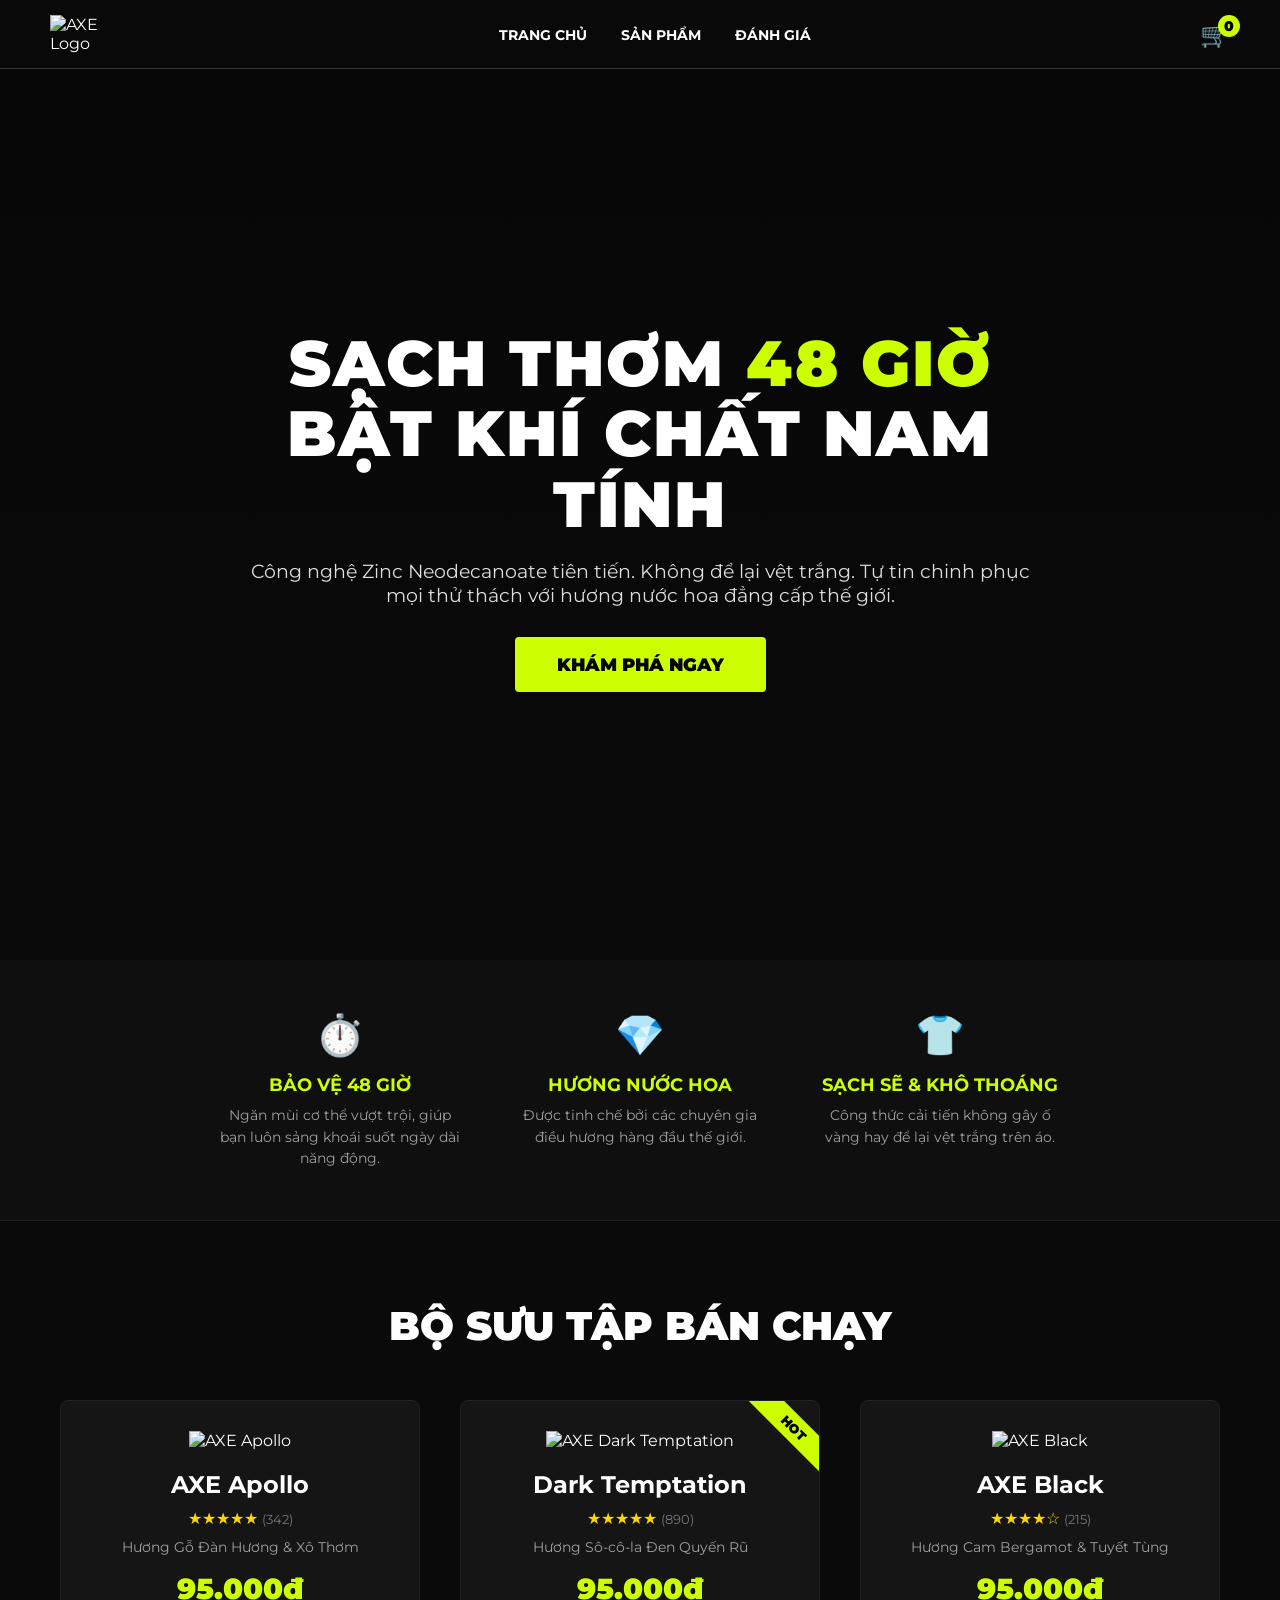
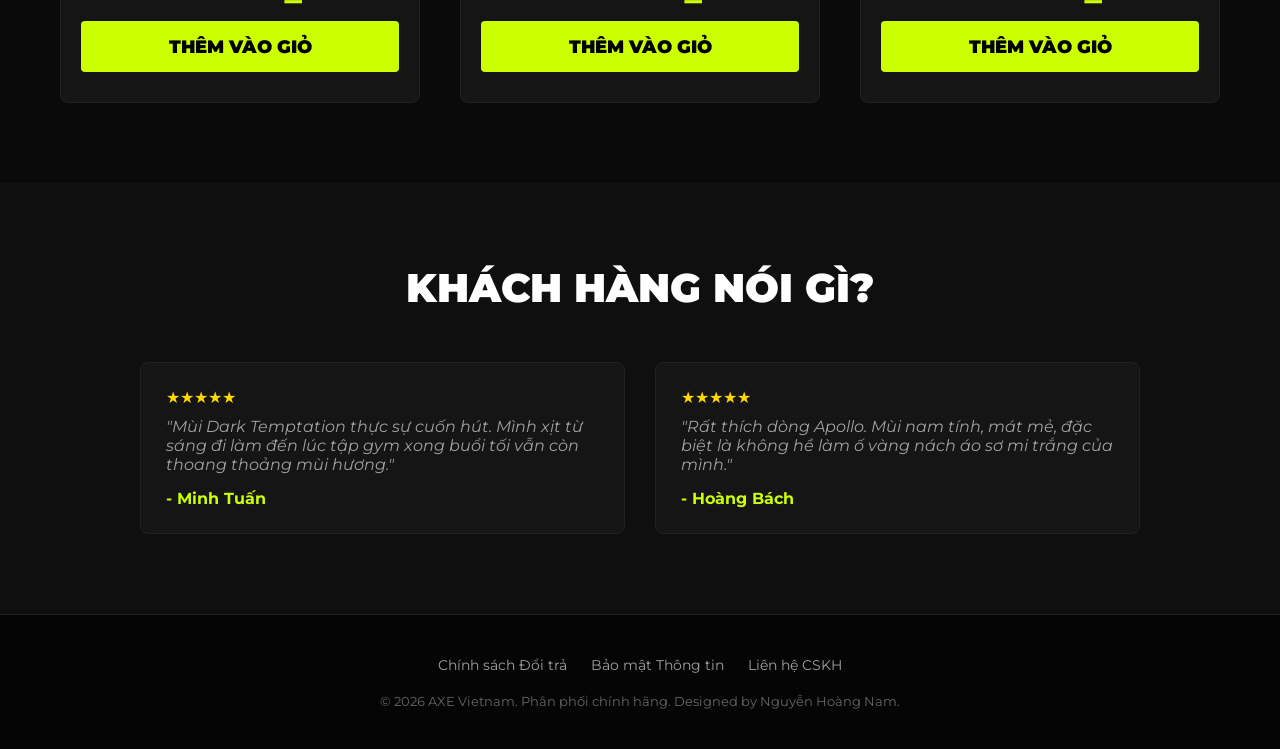
==== axe.html @ cd49c1e1 "Add files via upload" ====
<!DOCTYPE html>
<html lang="vi">
<head>
    <meta charset="UTF-8">
    <meta name="viewport" content="width=device-width, initial-scale=1.0">
    <title>AXE Vietnam | Khẳng Định Bản Lĩnh Phái Mạnh</title>
    <link href="https://fonts.googleapis.com/css2?family=Montserrat:wght@400;700;900&display=swap" rel="stylesheet">
    <style>
        :root {
            --axe-neon: #ccff00; /* Màu xanh neon đặc trưng của nhãn hàng */
            --dark-bg: #0a0a0a;
            --card-bg: #151515;
            --text-main: #ffffff;
            --text-muted: #a0a0a0;
        }

        * { margin: 0; padding: 0; box-sizing: border-box; font-family: 'Montserrat', sans-serif; scroll-behavior: smooth; }
        body { background-color: var(--dark-bg); color: var(--text-main); }

        /* Navbar - Thanh điều hướng cố định */
        nav {
            position: fixed; top: 0; width: 100%; background: rgba(10, 10, 10, 0.95);
            backdrop-filter: blur(10px); z-index: 1000; border-bottom: 1px solid #333;
            display: flex; justify-content: space-between; align-items: center; padding: 15px 50px;
        }
        .nav-links a { color: #fff; text-decoration: none; margin: 0 15px; font-weight: 700; text-transform: uppercase; font-size: 0.9em; transition: 0.3s; }
        .nav-links a:hover { color: var(--axe-neon); }
        .cart-icon { font-size: 1.5em; cursor: pointer; position: relative; }
        .cart-count {
            position: absolute; top: -5px; right: -10px; background: var(--axe-neon); color: #000;
            font-size: 0.6em; font-weight: 900; padding: 2px 6px; border-radius: 50%;
        }

        /* Hero Section */
        .hero {
            height: 100vh; display: flex; align-items: center; justify-content: center; text-align: center;
            background: linear-gradient(to bottom, rgba(0,0,0,0.3), var(--dark-bg)), url('https://images.unsplash.com/photo-1618331835717-801e976710b2?q=80&w=1920&auto=format&fit=crop') center/cover;
            padding: 0 20px; margin-top: 60px;
        }
        .hero-content { max-width: 800px; animation: fadeIn 1.5s ease-in-out; }
        .hero h1 { font-size: 4em; font-weight: 900; text-transform: uppercase; letter-spacing: 2px; margin-bottom: 20px; line-height: 1.1; }
        .hero h1 span { color: var(--axe-neon); }
        .hero p { font-size: 1.2em; color: #ddd; margin-bottom: 30px; }
        .btn {
            display: inline-block; padding: 15px 40px; background: var(--axe-neon); color: #000;
            font-size: 1.1em; font-weight: 900; text-decoration: none; text-transform: uppercase;
            border-radius: 4px; transition: all 0.3s ease; border: 2px solid var(--axe-neon); cursor: pointer;
        }
        .btn:hover { background: transparent; color: var(--axe-neon); box-shadow: 0 0 20px rgba(204, 255, 0, 0.4); }

        /* Trust Badges / USP Section */
        .usp-section { display: flex; justify-content: center; gap: 50px; padding: 50px 20px; background: #0f0f0f; flex-wrap: wrap; text-align: center; border-bottom: 1px solid #222;}
        .usp-item { max-width: 250px; }
        .usp-icon { font-size: 2.5em; margin-bottom: 15px; display: block; }
        .usp-item h3 { color: var(--axe-neon); font-size: 1.1em; margin-bottom: 10px; }
        .usp-item p { color: var(--text-muted); font-size: 0.9em; line-height: 1.5; }

        /* Product Grid */
        .products { padding: 80px 20px; max-width: 1200px; margin: 0 auto; text-align: center; }
        .section-title { font-size: 2.5em; font-weight: 900; margin-bottom: 50px; text-transform: uppercase; }
        .product-grid { display: grid; grid-template-columns: repeat(auto-fit, minmax(300px, 1fr)); gap: 40px; }
        
        .card {
            background: var(--card-bg); padding: 30px 20px; border-radius: 8px; position: relative;
            border: 1px solid #222; transition: transform 0.3s, box-shadow 0.3s; overflow: hidden;
        }
        .card:hover { transform: translateY(-10px); border-color: var(--axe-neon); box-shadow: 0 10px 30px rgba(204, 255, 0, 0.1); }
        .badge-best {
            position: absolute; top: 15px; right: -30px; background: var(--axe-neon); color: #000;
            font-weight: 900; font-size: 0.8em; padding: 5px 40px; transform: rotate(45deg); text-transform: uppercase;
        }
        .card img { width: 140px; height: 180px; object-fit: contain; margin-bottom: 20px; transition: transform 0.5s; }
        .card:hover img { transform: scale(1.1); }
        .card h3 { font-size: 1.5em; margin-bottom: 10px; }
        .stars { color: #FFD700; font-size: 1em; margin-bottom: 10px; }
        .price { font-size: 1.8em; font-weight: 900; color: var(--axe-neon); margin: 15px 0; }
        .btn-add { width: 100%; border: none; }

        /* Social Proof / Reviews */
        .reviews { background: #0f0f0f; padding: 80px 20px; text-align: center; }
        .review-grid { display: grid; grid-template-columns: repeat(auto-fit, minmax(250px, 1fr)); gap: 30px; max-width: 1000px; margin: 0 auto; }
        .review-card { background: var(--card-bg); padding: 25px; border-radius: 8px; text-align: left; border: 1px solid #222; }
        .review-card p { font-style: italic; color: var(--text-muted); margin-bottom: 15px; }
        .reviewer { font-weight: bold; color: var(--axe-neon); }

        /* Footer */
        footer { background: #050505; padding: 40px 20px; text-align: center; border-top: 1px solid #222; }
        .footer-links { margin-bottom: 20px; }
        .footer-links a { color: var(--text-muted); margin: 0 10px; text-decoration: none; font-size: 0.9em; }
        .footer-links a:hover { color: #fff; }
        
        @keyframes fadeIn { from { opacity: 0; transform: translateY(20px); } to { opacity: 1; transform: translateY(0); } }
        @media (max-width: 768px) { nav { padding: 15px 20px; } .hero h1 { font-size: 2.5em; } .nav-links { display: none; } }
    </style>
</head>
<body>

    <nav>
        <img src="https://upload.wikimedia.org/wikipedia/commons/b/b3/Axe_logo.svg" alt="AXE Logo" width="60">
        <div class="nav-links">
            <a href="#home">Trang chủ</a>
            <a href="#products">Sản phẩm</a>
            <a href="#reviews">Đánh giá</a>
        </div>
        <div class="cart-icon">
            🛒<span class="cart-count" id="cart-counter">0</span>
        </div>
    </nav>

    <section class="hero" id="home">
        <div class="hero-content">
            <h1>SẠCH THƠM <span>48 GIỜ</span><br>BẬT KHÍ CHẤT NAM TÍNH</h1>
            <p>Công nghệ Zinc Neodecanoate tiên tiến. Không để lại vệt trắng. Tự tin chinh phục mọi thử thách với hương nước hoa đẳng cấp thế giới.</p>
            <a href="#products" class="btn">KHÁM PHÁ NGAY</a>
        </div>
    </section>

    <section class="usp-section">
        <div class="usp-item">
            <span class="usp-icon">⏱️</span>
            <h3>BẢO VỆ 48 GIỜ</h3>
            <p>Ngăn mùi cơ thể vượt trội, giúp bạn luôn sảng khoái suốt ngày dài năng động.</p>
        </div>
        <div class="usp-item">
            <span class="usp-icon">💎</span>
            <h3>HƯƠNG NƯỚC HOA</h3>
            <p>Được tinh chế bởi các chuyên gia điều hương hàng đầu thế giới.</p>
        </div>
        <div class="usp-item">
            <span class="usp-icon">👕</span>
            <h3>SẠCH SẼ & KHÔ THOÁNG</h3>
            <p>Công thức cải tiến không gây ố vàng hay để lại vệt trắng trên áo.</p>
        </div>
    </section>

    <section class="products" id="products">
        <h2 class="section-title">BỘ SƯU TẬP BÁN CHẠY</h2>
        <div class="product-grid">
            
            <div class="card">
                <img src="https://www.axe.com/content/dam/unilever/axe/vietnam/pack_shot/8934839154687-1215160-png.png" alt="AXE Apollo">
                <h3>AXE Apollo</h3>
                <div class="stars">★★★★★ <span style="color:#777; font-size:0.8em;">(342)</span></div>
                <p style="color: var(--text-muted); font-size: 0.9em;">Hương Gỗ Đàn Hương & Xô Thơm</p>
                <div class="price">95.000₫</div>
                <button class="btn btn-add" onclick="addToCart(this)">THÊM VÀO GIỎ</button>
            </div>

            <div class="card">
                <div class="badge-best">HOT</div>
                <img src="https://www.axe.com/content/dam/unilever/axe/vietnam/pack_shot/8934839154724-1215168-png.png" alt="AXE Dark Temptation">
                <h3>Dark Temptation</h3>
                <div class="stars">★★★★★ <span style="color:#777; font-size:0.8em;">(890)</span></div>
                <p style="color: var(--text-muted); font-size: 0.9em;">Hương Sô-cô-la Đen Quyến Rũ</p>
                <div class="price">95.000₫</div>
                <button class="btn btn-add" onclick="addToCart(this)">THÊM VÀO GIỎ</button>
            </div>

            <div class="card">
                <img src="https://www.axe.com/content/dam/unilever/axe/vietnam/pack_shot/8934839154700-1215164-png.png" alt="AXE Black">
                <h3>AXE Black</h3>
                <div class="stars">★★★★☆ <span style="color:#777; font-size:0.8em;">(215)</span></div>
                <p style="color: var(--text-muted); font-size: 0.9em;">Hương Cam Bergamot & Tuyết Tùng</p>
                <div class="price">95.000₫</div>
                <button class="btn btn-add" onclick="addToCart(this)">THÊM VÀO GIỎ</button>
            </div>

        </div>
    </section>

    <section class="reviews" id="reviews">
        <h2 class="section-title">KHÁCH HÀNG NÓI GÌ?</h2>
        <div class="review-grid">
            <div class="review-card">
                <div class="stars">★★★★★</div>
                <p>"Mùi Dark Temptation thực sự cuốn hút. Mình xịt từ sáng đi làm đến lúc tập gym xong buổi tối vẫn còn thoang thoảng mùi hương."</p>
                <span class="reviewer">- Minh Tuấn</span>
            </div>
            <div class="review-card">
                <div class="stars">★★★★★</div>
                <p>"Rất thích dòng Apollo. Mùi nam tính, mát mẻ, đặc biệt là không hề làm ố vàng nách áo sơ mi trắng của mình."</p>
                <span class="reviewer">- Hoàng Bách</span>
            </div>
        </div>
    </section>

    <footer>
        <div class="footer-links">
            <a href="#">Chính sách Đổi trả</a>
            <a href="#">Bảo mật Thông tin</a>
            <a href="#">Liên hệ CSKH</a>
        </div>
        <p style="color: #666; font-size: 0.8em;">&copy; 2026 AXE Vietnam. Phân phối chính hãng. Designed by Nguyễn Hoàng Nam.</p>
    </footer>

    <script>
        let cartCount = 0;
        function addToCart(button) {
            // Tăng số lượng giỏ hàng
            cartCount++;
            document.getElementById('cart-counter').innerText = cartCount;
            
            // Đổi trạng thái nút
            let originalText = button.innerText;
            button.innerText = "✓ ĐÃ THÊM";
            button.style.background = "#fff";
            button.style.color = "#000";
            
            // Trả lại trạng thái cũ sau 2 giây
            setTimeout(() => {
                button.innerText = originalText;
                button.style.background = "var(--axe-neon)";
            }, 2000);
        }
    </script>
</body>
</html>
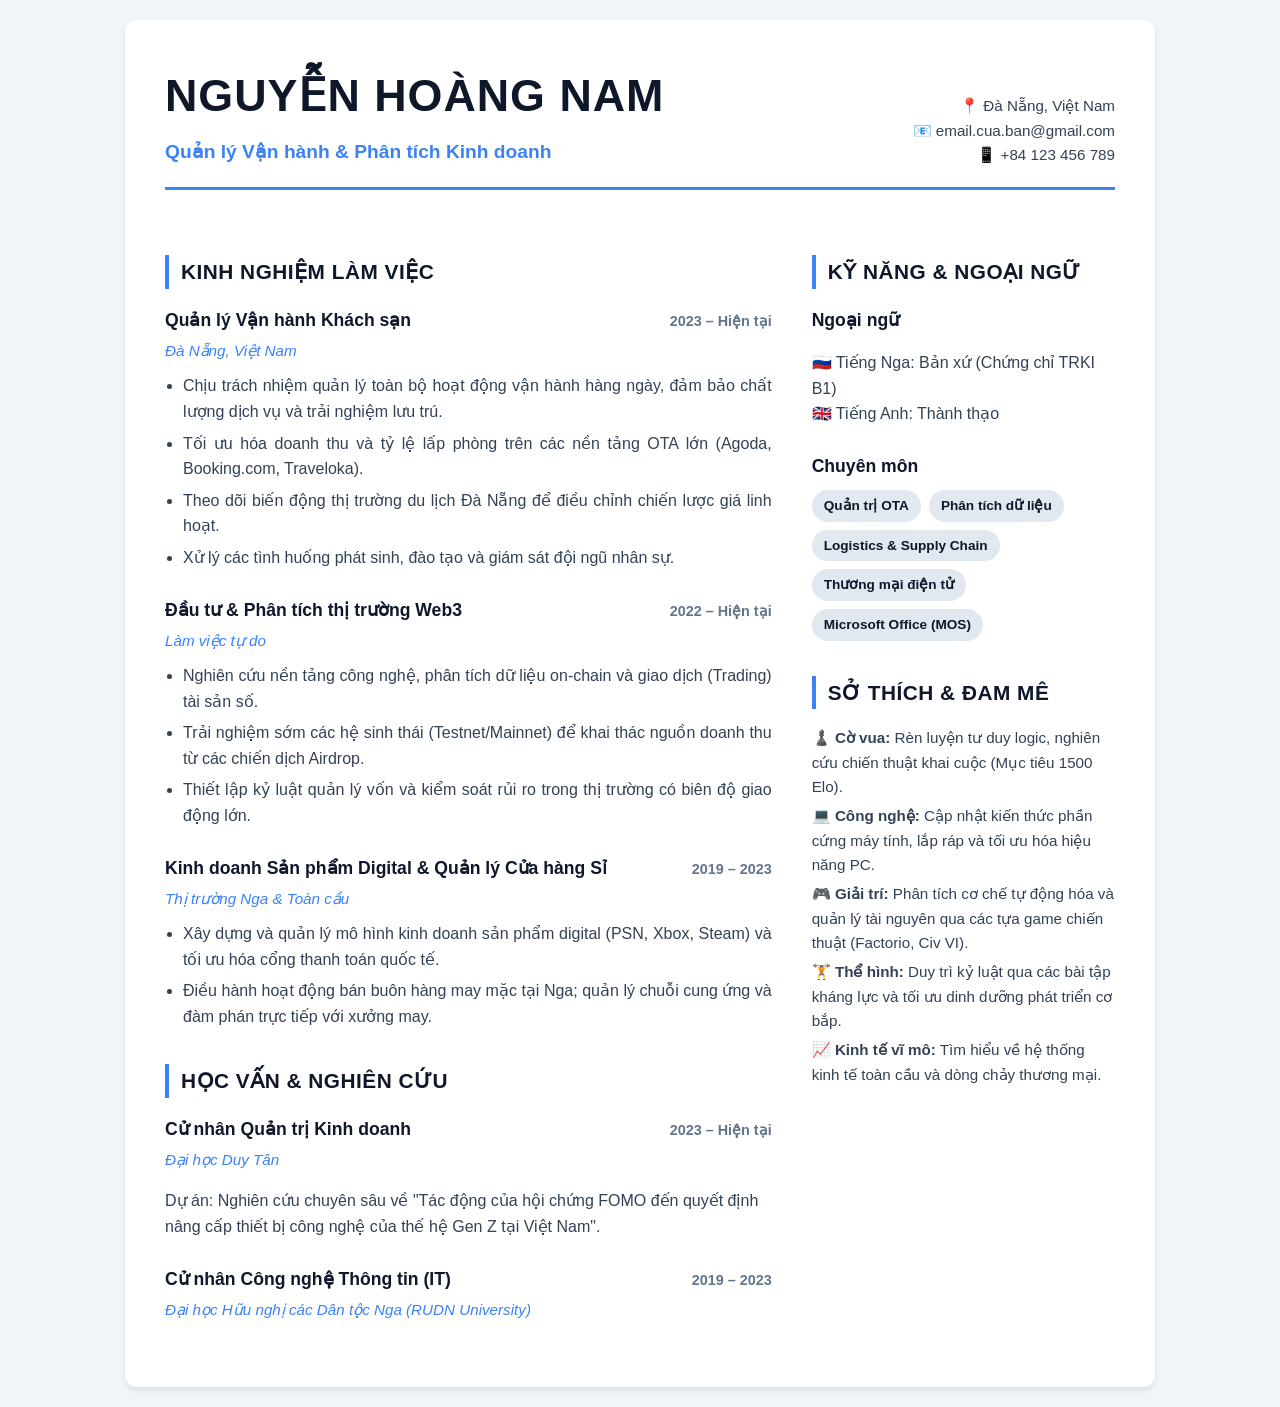
==== commit 4f0c2d15: "Update axe.html" ====
--- a/axe.html
+++ b/axe.html
@@ -3,215 +3,132 @@
 <head>
     <meta charset="UTF-8">
     <meta name="viewport" content="width=device-width, initial-scale=1.0">
-    <title>AXE Vietnam | Khẳng Định Bản Lĩnh Phái Mạnh</title>
-    <link href="https://fonts.googleapis.com/css2?family=Montserrat:wght@400;700;900&display=swap" rel="stylesheet">
+    <title>Nguyễn Hoàng Nam - Portfolio & CV</title>
     <style>
-        :root {
-            --axe-neon: #ccff00; /* Màu xanh neon đặc trưng của nhãn hàng */
-            --dark-bg: #0a0a0a;
-            --card-bg: #151515;
-            --text-main: #ffffff;
-            --text-muted: #a0a0a0;
-        }
-
-        * { margin: 0; padding: 0; box-sizing: border-box; font-family: 'Montserrat', sans-serif; scroll-behavior: smooth; }
-        body { background-color: var(--dark-bg); color: var(--text-main); }
-
-        /* Navbar - Thanh điều hướng cố định */
-        nav {
-            position: fixed; top: 0; width: 100%; background: rgba(10, 10, 10, 0.95);
-            backdrop-filter: blur(10px); z-index: 1000; border-bottom: 1px solid #333;
-            display: flex; justify-content: space-between; align-items: center; padding: 15px 50px;
-        }
-        .nav-links a { color: #fff; text-decoration: none; margin: 0 15px; font-weight: 700; text-transform: uppercase; font-size: 0.9em; transition: 0.3s; }
-        .nav-links a:hover { color: var(--axe-neon); }
-        .cart-icon { font-size: 1.5em; cursor: pointer; position: relative; }
-        .cart-count {
-            position: absolute; top: -5px; right: -10px; background: var(--axe-neon); color: #000;
-            font-size: 0.6em; font-weight: 900; padding: 2px 6px; border-radius: 50%;
-        }
-
-        /* Hero Section */
-        .hero {
-            height: 100vh; display: flex; align-items: center; justify-content: center; text-align: center;
-            background: linear-gradient(to bottom, rgba(0,0,0,0.3), var(--dark-bg)), url('https://images.unsplash.com/photo-1618331835717-801e976710b2?q=80&w=1920&auto=format&fit=crop') center/cover;
-            padding: 0 20px; margin-top: 60px;
-        }
-        .hero-content { max-width: 800px; animation: fadeIn 1.5s ease-in-out; }
-        .hero h1 { font-size: 4em; font-weight: 900; text-transform: uppercase; letter-spacing: 2px; margin-bottom: 20px; line-height: 1.1; }
-        .hero h1 span { color: var(--axe-neon); }
-        .hero p { font-size: 1.2em; color: #ddd; margin-bottom: 30px; }
-        .btn {
-            display: inline-block; padding: 15px 40px; background: var(--axe-neon); color: #000;
-            font-size: 1.1em; font-weight: 900; text-decoration: none; text-transform: uppercase;
-            border-radius: 4px; transition: all 0.3s ease; border: 2px solid var(--axe-neon); cursor: pointer;
-        }
-        .btn:hover { background: transparent; color: var(--axe-neon); box-shadow: 0 0 20px rgba(204, 255, 0, 0.4); }
-
-        /* Trust Badges / USP Section */
-        .usp-section { display: flex; justify-content: center; gap: 50px; padding: 50px 20px; background: #0f0f0f; flex-wrap: wrap; text-align: center; border-bottom: 1px solid #222;}
-        .usp-item { max-width: 250px; }
-        .usp-icon { font-size: 2.5em; margin-bottom: 15px; display: block; }
-        .usp-item h3 { color: var(--axe-neon); font-size: 1.1em; margin-bottom: 10px; }
-        .usp-item p { color: var(--text-muted); font-size: 0.9em; line-height: 1.5; }
-
-        /* Product Grid */
-        .products { padding: 80px 20px; max-width: 1200px; margin: 0 auto; text-align: center; }
-        .section-title { font-size: 2.5em; font-weight: 900; margin-bottom: 50px; text-transform: uppercase; }
-        .product-grid { display: grid; grid-template-columns: repeat(auto-fit, minmax(300px, 1fr)); gap: 40px; }
-        
-        .card {
-            background: var(--card-bg); padding: 30px 20px; border-radius: 8px; position: relative;
-            border: 1px solid #222; transition: transform 0.3s, box-shadow 0.3s; overflow: hidden;
-        }
-        .card:hover { transform: translateY(-10px); border-color: var(--axe-neon); box-shadow: 0 10px 30px rgba(204, 255, 0, 0.1); }
-        .badge-best {
-            position: absolute; top: 15px; right: -30px; background: var(--axe-neon); color: #000;
-            font-weight: 900; font-size: 0.8em; padding: 5px 40px; transform: rotate(45deg); text-transform: uppercase;
-        }
-        .card img { width: 140px; height: 180px; object-fit: contain; margin-bottom: 20px; transition: transform 0.5s; }
-        .card:hover img { transform: scale(1.1); }
-        .card h3 { font-size: 1.5em; margin-bottom: 10px; }
-        .stars { color: #FFD700; font-size: 1em; margin-bottom: 10px; }
-        .price { font-size: 1.8em; font-weight: 900; color: var(--axe-neon); margin: 15px 0; }
-        .btn-add { width: 100%; border: none; }
-
-        /* Social Proof / Reviews */
-        .reviews { background: #0f0f0f; padding: 80px 20px; text-align: center; }
-        .review-grid { display: grid; grid-template-columns: repeat(auto-fit, minmax(250px, 1fr)); gap: 30px; max-width: 1000px; margin: 0 auto; }
-        .review-card { background: var(--card-bg); padding: 25px; border-radius: 8px; text-align: left; border: 1px solid #222; }
-        .review-card p { font-style: italic; color: var(--text-muted); margin-bottom: 15px; }
-        .reviewer { font-weight: bold; color: var(--axe-neon); }
-
-        /* Footer */
-        footer { background: #050505; padding: 40px 20px; text-align: center; border-top: 1px solid #222; }
-        .footer-links { margin-bottom: 20px; }
-        .footer-links a { color: var(--text-muted); margin: 0 10px; text-decoration: none; font-size: 0.9em; }
-        .footer-links a:hover { color: #fff; }
-        
-        @keyframes fadeIn { from { opacity: 0; transform: translateY(20px); } to { opacity: 1; transform: translateY(0); } }
-        @media (max-width: 768px) { nav { padding: 15px 20px; } .hero h1 { font-size: 2.5em; } .nav-links { display: none; } }
+        :root { --primary: #0f172a; --secondary: #3b82f6; --text: #334155; --bg: #f1f5f9; }
+        body { font-family: 'Segoe UI', Tahoma, Geneva, Verdana, sans-serif; line-height: 1.6; color: var(--text); background: var(--bg); margin: 0; padding: 20px; }
+        .container { max-width: 950px; margin: 0 auto; background: white; padding: 40px; border-radius: 12px; box-shadow: 0 4px 6px -1px rgba(0, 0, 0, 0.1); }
+        .header { display: flex; justify-content: space-between; align-items: flex-end; border-bottom: 3px solid var(--secondary); padding-bottom: 20px; margin-bottom: 30px; }
+        .header-left h1 { margin: 0; color: var(--primary); font-size: 2.8em; text-transform: uppercase; letter-spacing: 1px; }
+        .header-left p { font-size: 1.2em; color: var(--secondary); font-weight: bold; margin: 5px 0 0 0; }
+        .header-right { text-align: right; font-size: 0.95em; }
+        h2 { border-left: 4px solid var(--secondary); padding-left: 12px; color: var(--primary); margin-top: 35px; text-transform: uppercase; font-size: 1.3em; letter-spacing: 0.5px; }
+        .grid-2-col { display: grid; grid-template-columns: 2fr 1fr; gap: 40px; }
+        .item { margin-bottom: 25px; }
+        .item-header { display: flex; justify-content: space-between; align-items: baseline; margin-bottom: 5px; }
+        .item-title { font-weight: 700; font-size: 1.1em; color: var(--primary); }
+        .item-date { color: #64748b; font-size: 0.9em; font-weight: 600; }
+        .item-subtitle { color: var(--secondary); font-style: italic; font-size: 0.95em; margin-bottom: 10px; }
+        ul { padding-left: 18px; margin-top: 5px; }
+        li { margin-bottom: 6px; text-align: justify; }
+        .tag-container { display: flex; flex-wrap: wrap; gap: 8px; margin-top: 10px; }
+        .tag { background: #e2e8f0; color: var(--primary); padding: 5px 12px; border-radius: 20px; font-size: 0.85em; font-weight: 600; }
+        .hobby-list p { margin: 5px 0; font-size: 0.95em; }
+        @media (max-width: 768px) { .grid-2-col { grid-template-columns: 1fr; } .header { flex-direction: column; align-items: flex-start; gap: 15px; } .header-right { text-align: left; } }
     </style>
 </head>
 <body>
+    <div class="container">
+        <div class="header">
+            <div class="header-left">
+                <h1>Nguyễn Hoàng Nam</h1>
+                <p>Quản lý Vận hành & Phân tích Kinh doanh</p>
+            </div>
+            <div class="header-right">
+                <div>📍 Đà Nẵng, Việt Nam</div>
+                <div>📧 email.cua.ban@gmail.com</div>
+                <div>📱 +84 123 456 789</div>
+            </div>
+        </div>
 
-    <nav>
-        <img src="https://upload.wikimedia.org/wikipedia/commons/b/b3/Axe_logo.svg" alt="AXE Logo" width="60">
-        <div class="nav-links">
-            <a href="#home">Trang chủ</a>
-            <a href="#products">Sản phẩm</a>
-            <a href="#reviews">Đánh giá</a>
-        </div>
-        <div class="cart-icon">
-            🛒<span class="cart-count" id="cart-counter">0</span>
-        </div>
-    </nav>
+        <div class="grid-2-col">
+            <div class="main-col">
+                <h2>Kinh nghiệm làm việc</h2>
+                
+                <div class="item">
+                    <div class="item-header">
+                        <span class="item-title">Quản lý Vận hành Khách sạn</span>
+                        <span class="item-date">2023 – Hiện tại</span>
+                    </div>
+                    <div class="item-subtitle">Đà Nẵng, Việt Nam</div>
+                    <ul>
+                        <li>Chịu trách nhiệm quản lý toàn bộ hoạt động vận hành hàng ngày, đảm bảo chất lượng dịch vụ và trải nghiệm lưu trú.</li>
+                        <li>Tối ưu hóa doanh thu và tỷ lệ lấp phòng trên các nền tảng OTA lớn (Agoda, Booking.com, Traveloka).</li>
+                        <li>Theo dõi biến động thị trường du lịch Đà Nẵng để điều chỉnh chiến lược giá linh hoạt.</li>
+                        <li>Xử lý các tình huống phát sinh, đào tạo và giám sát đội ngũ nhân sự.</li>
+                    </ul>
+                </div>
 
-    <section class="hero" id="home">
-        <div class="hero-content">
-            <h1>SẠCH THƠM <span>48 GIỜ</span><br>BẬT KHÍ CHẤT NAM TÍNH</h1>
-            <p>Công nghệ Zinc Neodecanoate tiên tiến. Không để lại vệt trắng. Tự tin chinh phục mọi thử thách với hương nước hoa đẳng cấp thế giới.</p>
-            <a href="#products" class="btn">KHÁM PHÁ NGAY</a>
-        </div>
-    </section>
+                <div class="item">
+                    <div class="item-header">
+                        <span class="item-title">Đầu tư & Phân tích thị trường Web3</span>
+                        <span class="item-date">2022 – Hiện tại</span>
+                    </div>
+                    <div class="item-subtitle">Làm việc tự do</div>
+                    <ul>
+                        <li>Nghiên cứu nền tảng công nghệ, phân tích dữ liệu on-chain và giao dịch (Trading) tài sản số.</li>
+                        <li>Trải nghiệm sớm các hệ sinh thái (Testnet/Mainnet) để khai thác nguồn doanh thu từ các chiến dịch Airdrop.</li>
+                        <li>Thiết lập kỷ luật quản lý vốn và kiểm soát rủi ro trong thị trường có biên độ giao động lớn.</li>
+                    </ul>
+                </div>
 
-    <section class="usp-section">
-        <div class="usp-item">
-            <span class="usp-icon">⏱️</span>
-            <h3>BẢO VỆ 48 GIỜ</h3>
-            <p>Ngăn mùi cơ thể vượt trội, giúp bạn luôn sảng khoái suốt ngày dài năng động.</p>
-        </div>
-        <div class="usp-item">
-            <span class="usp-icon">💎</span>
-            <h3>HƯƠNG NƯỚC HOA</h3>
-            <p>Được tinh chế bởi các chuyên gia điều hương hàng đầu thế giới.</p>
-        </div>
-        <div class="usp-item">
-            <span class="usp-icon">👕</span>
-            <h3>SẠCH SẼ & KHÔ THOÁNG</h3>
-            <p>Công thức cải tiến không gây ố vàng hay để lại vệt trắng trên áo.</p>
-        </div>
-    </section>
+                <div class="item">
+                    <div class="item-header">
+                        <span class="item-title">Kinh doanh Sản phẩm Digital & Quản lý Cửa hàng Sỉ</span>
+                        <span class="item-date">2019 – 2023</span>
+                    </div>
+                    <div class="item-subtitle">Thị trường Nga & Toàn cầu</div>
+                    <ul>
+                        <li>Xây dựng và quản lý mô hình kinh doanh sản phẩm digital (PSN, Xbox, Steam) và tối ưu hóa cổng thanh toán quốc tế.</li>
+                        <li>Điều hành hoạt động bán buôn hàng may mặc tại Nga; quản lý chuỗi cung ứng và đàm phán trực tiếp với xưởng may.</li>
+                    </ul>
+                </div>
 
-    <section class="products" id="products">
-        <h2 class="section-title">BỘ SƯU TẬP BÁN CHẠY</h2>
-        <div class="product-grid">
-            
-            <div class="card">
-                <img src="https://www.axe.com/content/dam/unilever/axe/vietnam/pack_shot/8934839154687-1215160-png.png" alt="AXE Apollo">
-                <h3>AXE Apollo</h3>
-                <div class="stars">★★★★★ <span style="color:#777; font-size:0.8em;">(342)</span></div>
-                <p style="color: var(--text-muted); font-size: 0.9em;">Hương Gỗ Đàn Hương & Xô Thơm</p>
-                <div class="price">95.000₫</div>
-                <button class="btn btn-add" onclick="addToCart(this)">THÊM VÀO GIỎ</button>
+                <h2>Học vấn & Nghiên cứu</h2>
+                <div class="item">
+                    <div class="item-header">
+                        <span class="item-title">Cử nhân Quản trị Kinh doanh</span>
+                        <span class="item-date">2023 – Hiện tại</span>
+                    </div>
+                    <div class="item-subtitle">Đại học Duy Tân</div>
+                    <p>Dự án: Nghiên cứu chuyên sâu về "Tác động của hội chứng FOMO đến quyết định nâng cấp thiết bị công nghệ của thế hệ Gen Z tại Việt Nam".</p>
+                </div>
+                <div class="item">
+                    <div class="item-header">
+                        <span class="item-title">Cử nhân Công nghệ Thông tin (IT)</span>
+                        <span class="item-date">2019 – 2023</span>
+                    </div>
+                    <div class="item-subtitle">Đại học Hữu nghị các Dân tộc Nga (RUDN University)</div>
+                </div>
             </div>
 
-            <div class="card">
-                <div class="badge-best">HOT</div>
-                <img src="https://www.axe.com/content/dam/unilever/axe/vietnam/pack_shot/8934839154724-1215168-png.png" alt="AXE Dark Temptation">
-                <h3>Dark Temptation</h3>
-                <div class="stars">★★★★★ <span style="color:#777; font-size:0.8em;">(890)</span></div>
-                <p style="color: var(--text-muted); font-size: 0.9em;">Hương Sô-cô-la Đen Quyến Rũ</p>
-                <div class="price">95.000₫</div>
-                <button class="btn btn-add" onclick="addToCart(this)">THÊM VÀO GIỎ</button>
-            </div>
-
-            <div class="card">
-                <img src="https://www.axe.com/content/dam/unilever/axe/vietnam/pack_shot/8934839154700-1215164-png.png" alt="AXE Black">
-                <h3>AXE Black</h3>
-                <div class="stars">★★★★☆ <span style="color:#777; font-size:0.8em;">(215)</span></div>
-                <p style="color: var(--text-muted); font-size: 0.9em;">Hương Cam Bergamot & Tuyết Tùng</p>
-                <div class="price">95.000₫</div>
-                <button class="btn btn-add" onclick="addToCart(this)">THÊM VÀO GIỎ</button>
-            </div>
-
-        </div>
-    </section>
-
-    <section class="reviews" id="reviews">
-        <h2 class="section-title">KHÁCH HÀNG NÓI GÌ?</h2>
-        <div class="review-grid">
-            <div class="review-card">
-                <div class="stars">★★★★★</div>
-                <p>"Mùi Dark Temptation thực sự cuốn hút. Mình xịt từ sáng đi làm đến lúc tập gym xong buổi tối vẫn còn thoang thoảng mùi hương."</p>
-                <span class="reviewer">- Minh Tuấn</span>
-            </div>
-            <div class="review-card">
-                <div class="stars">★★★★★</div>
-                <p>"Rất thích dòng Apollo. Mùi nam tính, mát mẻ, đặc biệt là không hề làm ố vàng nách áo sơ mi trắng của mình."</p>
-                <span class="reviewer">- Hoàng Bách</span>
+            <div class="side-col">
+                <h2>Kỹ năng & Ngoại ngữ</h2>
+                <div class="item">
+                    <div class="item-title">Ngoại ngữ</div>
+                    <p>🇷🇺 Tiếng Nga: Bản xứ (Chứng chỉ TRKI B1)<br>🇬🇧 Tiếng Anh: Thành thạo</p>
+                </div>
+                <div class="item">
+                    <div class="item-title">Chuyên môn</div>
+                    <div class="tag-container">
+                        <span class="tag">Quản trị OTA</span>
+                        <span class="tag">Phân tích dữ liệu</span>
+                        <span class="tag">Logistics & Supply Chain</span>
+                        <span class="tag">Thương mại điện tử</span>
+                        <span class="tag">Microsoft Office (MOS)</span>
+                    </div>
+                </div>
+                
+                <h2>Sở thích & Đam mê</h2>
+                <div class="hobby-list">
+                    <p>♟️ <b>Cờ vua:</b> Rèn luyện tư duy logic, nghiên cứu chiến thuật khai cuộc (Mục tiêu 1500 Elo).</p>
+                    <p>💻 <b>Công nghệ:</b> Cập nhật kiến thức phần cứng máy tính, lắp ráp và tối ưu hóa hiệu năng PC.</p>
+                    <p>🎮 <b>Giải trí:</b> Phân tích cơ chế tự động hóa và quản lý tài nguyên qua các tựa game chiến thuật (Factorio, Civ VI).</p>
+                    <p>🏋️ <b>Thể hình:</b> Duy trì kỷ luật qua các bài tập kháng lực và tối ưu dinh dưỡng phát triển cơ bắp.</p>
+                    <p>📈 <b>Kinh tế vĩ mô:</b> Tìm hiểu về hệ thống kinh tế toàn cầu và dòng chảy thương mại.</p>
+                </div>
             </div>
         </div>
-    </section>
-
-    <footer>
-        <div class="footer-links">
-            <a href="#">Chính sách Đổi trả</a>
-            <a href="#">Bảo mật Thông tin</a>
-            <a href="#">Liên hệ CSKH</a>
-        </div>
-        <p style="color: #666; font-size: 0.8em;">&copy; 2026 AXE Vietnam. Phân phối chính hãng. Designed by Nguyễn Hoàng Nam.</p>
-    </footer>
-
-    <script>
-        let cartCount = 0;
-        function addToCart(button) {
-            // Tăng số lượng giỏ hàng
-            cartCount++;
-            document.getElementById('cart-counter').innerText = cartCount;
-            
-            // Đổi trạng thái nút
-            let originalText = button.innerText;
-            button.innerText = "✓ ĐÃ THÊM";
-            button.style.background = "#fff";
-            button.style.color = "#000";
-            
-            // Trả lại trạng thái cũ sau 2 giây
-            setTimeout(() => {
-                button.innerText = originalText;
-                button.style.background = "var(--axe-neon)";
-            }, 2000);
-        }
-    </script>
+    </div>
 </body>
-</html>+</html>
